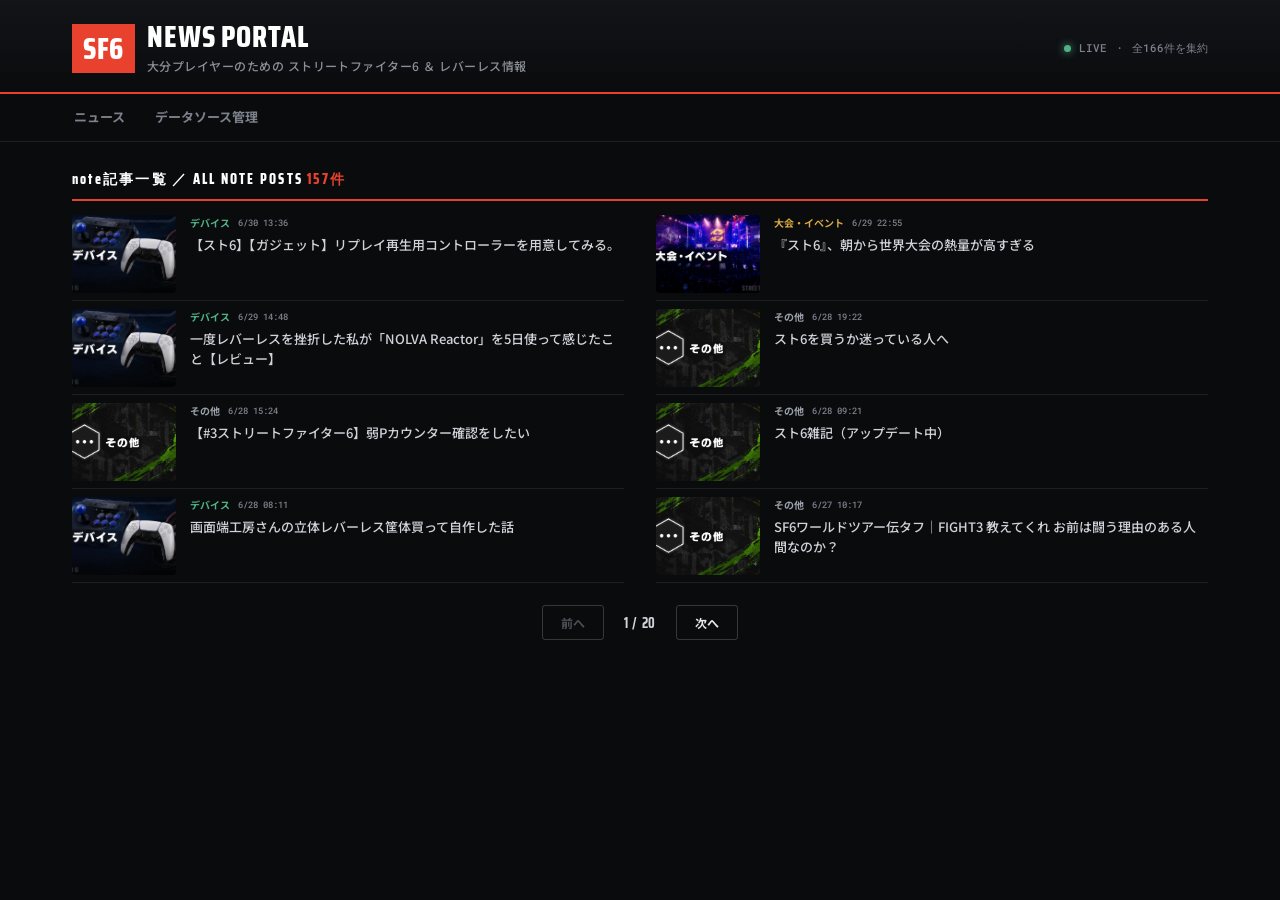
==== site/note.html @ 3175cc0c "note/X投稿の表示件数制御と全件表示ページを追加、検索クエリに「スト6」を追加 - note記事まとめ・X投稿まとめは初期20件表示とし、「さらに表示」ボタンで   20件ずつ最大100件まで展開" ====
<!DOCTYPE html>
<html lang="ja">
<head>
<meta charset="UTF-8">
<meta name="viewport" content="width=device-width, initial-scale=1">
<title>note記事一覧 ・ SF6 NEWS PORTAL</title>
<link rel="icon" type="image/svg+xml" href="assets/favicon.svg">
<link rel="preconnect" href="https://fonts.googleapis.com">
<link rel="preconnect" href="https://fonts.gstatic.com" crossorigin>
<link href="https://fonts.googleapis.com/css2?family=Noto+Sans+JP:wght@400;500;700;800&family=Saira+Condensed:wght@600;700;800&family=Roboto+Mono:wght@400;500;600&display=swap" rel="stylesheet">
<link rel="stylesheet" href="assets/css/base.css">
</head>
<body>
<a href="#main" class="skip-link">本文へスキップ</a>

<div data-include="partials/masthead.html"></div>

<main id="main" class="wrap" data-feed="note">

  <section class="sec" style="padding-top:26px;">
    <div class="list-head">
      <div class="label">note記事一覧 ／ ALL NOTE POSTS <span class="count"><span id="feedCount">0</span>件</span></div>
    </div>
    <div class="list-grid" id="feedGrid"></div>
    <div class="pagination">
      <button id="feedPrevBtn" type="button">前へ</button>
      <span class="info" id="feedPageInfo">1 / 1</span>
      <button id="feedNextBtn" type="button">次へ</button>
    </div>
  </section>

</main>

<script src="assets/js/include.js"></script>
<script src="assets/js/data.js"></script>
<script src="assets/js/chrome.js"></script>
<script src="assets/js/feed-list.js"></script>
</body>
</html>
---- site/assets/css/base.css ----
/* SF6 NEWS PORTAL — base design system.
   Visual language ported 1:1 from the Claude Design mockup
   ("SF6 News Portal C"): dark theme, #E8412E accent, Saira Condensed
   headings + Noto Sans JP body + Roboto Mono meta text. */

* { box-sizing: border-box; }

[hidden] { display: none !important; }

html, body { margin: 0; background: #0a0b0d; }

body {
  font-family: 'Noto Sans JP', sans-serif;
  color: #e8e9ec;
  padding-bottom: 60px;
}

button { font-family: inherit; }
a { color: inherit; }
input::placeholder { color: #5b616b; }

::-webkit-scrollbar { height: 8px; width: 8px; }
::-webkit-scrollbar-thumb { background: rgba(255, 255, 255, 0.16); border-radius: 4px; }
::-webkit-scrollbar-track { background: transparent; }

.skip-link {
  position: absolute;
  left: -9999px;
}
.skip-link:focus {
  left: 8px;
  top: 8px;
  background: #14161a;
  color: #fff;
  padding: 6px 12px;
  border-radius: 4px;
  z-index: 100;
}

.wrap { max-width: 1180px; margin: 0 auto; padding: 0 22px; }
.container { max-width: 1180px; margin: 0 auto; padding: 0 22px; }

/* ===== Masthead ===== */
.masthead {
  border-bottom: 2px solid #E8412E;
  background: linear-gradient(180deg, #121418, #0a0b0d);
}
.masthead .wrap {
  padding: 22px 22px 18px;
  display: flex;
  align-items: center;
  justify-content: space-between;
  flex-wrap: wrap;
  gap: 14px;
}
.brand { display: flex; align-items: center; gap: 12px; text-decoration: none; }
.brand-badge {
  background: #E8412E;
  color: #fff;
  font: 800 30px 'Saira Condensed', sans-serif;
  padding: 1px 11px;
  letter-spacing: .02em;
}
.brand-text { display: block; }
.brand-title {
  display: block;
  font: 800 30px/1 'Saira Condensed', sans-serif;
  color: #fff;
  letter-spacing: .03em;
}
.brand-tag {
  display: block;
  font: 500 12px 'Noto Sans JP', sans-serif;
  color: #8b9098;
  margin-top: 5px;
  letter-spacing: .04em;
}
.live {
  display: flex;
  align-items: center;
  gap: 8px;
  font: 500 11px 'Roboto Mono', monospace;
  color: #7c818b;
}
.live .dot {
  width: 7px;
  height: 7px;
  border-radius: 50%;
  background: #4FB286;
  box-shadow: 0 0 8px #4FB286;
}

/* ===== Nav ===== */
.nav {
  border-bottom: 1px solid rgba(255, 255, 255, 0.08);
  background: #0a0b0d;
}
.nav .wrap { padding: 0 22px; display: flex; gap: 26px; }
.nav a {
  display: block;
  background: none;
  border: none;
  border-bottom: 2px solid transparent;
  color: #7c818b;
  padding: 13px 2px;
  font: 700 13px 'Noto Sans JP', sans-serif;
  cursor: pointer;
  text-decoration: none;
}
.nav a.on { color: #fff; border-bottom-color: #E8412E; }

/* ===== Search ===== */
.search-wrap { padding: 26px 0 10px; }
.search-row {
  display: flex;
  align-items: center;
  gap: 12px;
  border-bottom: 2px solid rgba(255, 255, 255, 0.18);
  padding-bottom: 9px;
}
.search-row .ic { color: #E8412E; font-size: 20px; }
.search-row input {
  flex: 1;
  min-width: 0;
  background: transparent;
  border: none;
  outline: none;
  color: #fff;
  font: 500 17px 'Noto Sans JP', sans-serif;
}
.clear-btn {
  background: none;
  border: none;
  color: #7c818b;
  cursor: pointer;
  font-size: 16px;
}
.trend-filter {
  margin-top: 11px;
  display: flex;
  align-items: center;
  gap: 9px;
}
.trend-filter .tag { font: 700 13px 'Noto Sans JP', sans-serif; color: #E8412E; }
.trend-filter .desc { font: 400 12px 'Noto Sans JP', sans-serif; color: #7c818b; }
.trend-filter button {
  background: none;
  border: 1px solid rgba(255, 255, 255, 0.18);
  color: #9097a1;
  cursor: pointer;
  font: 500 11px 'Noto Sans JP', sans-serif;
  border-radius: 3px;
  padding: 3px 9px;
}

.char-filter { margin-top: 13px; }
.char-filter-toggle {
  display: flex;
  align-items: center;
  gap: 6px;
  background: none;
  border: none;
  padding: 6px 0;
  margin: 0;
  cursor: pointer;
  color: #cfd2d8;
  font: 700 14px 'Noto Sans JP', sans-serif;
}
.char-filter-toggle .chev {
  color: #E8412E;
  font-size: 11px;
  transition: transform .15s ease;
}
.char-filter-toggle[aria-expanded="true"] .chev { transform: rotate(180deg); }
.char-filter-toggle[aria-expanded="true"] { color: #fff; }
.char-tabs { display: flex; flex-wrap: wrap; gap: 7px; margin-top: 7px; }
.char-tabs button {
  display: inline-flex;
  align-items: center;
  gap: 4px;
  background: none;
  border: 1px solid rgba(255, 255, 255, 0.18);
  color: #9097a1;
  cursor: pointer;
  font: 600 12px 'Noto Sans JP', sans-serif;
  border-radius: 14px;
  padding: 4px 12px;
}
.char-tabs button.on { color: #0a0b0d; background: #E8412E; border-color: #E8412E; }
.char-ico {
  flex: 0 0 auto;
  width: 10px;
  height: 10px;
  border-radius: 50%;
  display: inline-flex;
  align-items: center;
  justify-content: center;
}
.char-ico-svg { width: 7px; height: 7px; }

/* ===== Section heading ===== */
.sec { padding: 30px 0 0; }
.sec-title {
  font: 800 14px 'Saira Condensed', sans-serif;
  letter-spacing: .16em;
  color: #E8412E;
  margin-bottom: 12px;
}

.sec-title-row {
  display: flex;
  align-items: baseline;
  justify-content: space-between;
  gap: 12px;
  margin-bottom: 12px;
}
.sec-title-row .sec-title { margin-bottom: 0; }
.sec-link {
  font: 700 11px 'Noto Sans JP', sans-serif;
  color: #9097a1;
  text-decoration: none;
  white-space: nowrap;
}
.sec-link:hover { color: #fff; }

.show-more-wrap { display: flex; justify-content: center; padding-top: 14px; }
.show-more-btn {
  background: none;
  border: 1px solid rgba(255, 255, 255, 0.18);
  border-radius: 3px;
  padding: 8px 22px;
  font: 700 12px 'Noto Sans JP', sans-serif;
  cursor: pointer;
  color: #e8e9ec;
}
.show-more-btn:hover { border-color: #E8412E; color: #fff; }

#newArrivals {
  background: #1A1A1A;
  border-radius: 12px;
  padding: 16px 18px 18px;
}

/* ===== New arrivals: category tabs ===== */
.cat-tabs {
  display: flex;
  gap: 18px;
  overflow-x: auto;
  border-bottom: 1px solid rgba(255, 255, 255, 0.10);
  padding-bottom: 1px;
}
.cat-tabs button {
  flex: 0 0 auto;
  background: none;
  border: none;
  border-bottom: 2px solid transparent;
  color: #7c818b;
  padding: 0 0 9px;
  font: 700 14px 'Noto Sans JP', sans-serif;
  cursor: pointer;
  white-space: nowrap;
}
.cat-tabs button.on { color: #fff; border-bottom-color: #E8412E; }

.empty-note {
  padding: 26px 0;
  font: 500 13px 'Noto Sans JP', sans-serif;
  color: #7c818b;
}

.yt-badge {
  position: absolute;
  bottom: 6px;
  right: 6px;
  width: 22.75px;
  height: 15.17px;
  pointer-events: none;
}

/* ===== note post results ===== */
.note-post-grid {
  display: grid;
  grid-template-columns: repeat(auto-fill, minmax(min(440px, 100%), 1fr));
  gap: 0 32px;
  background: #161616;
  border-radius: 12px;
  padding: 10px 18px 6px;
}
.note-post-card {
  display: flex;
  gap: 14px;
  padding: 7.5px 0;
  border-bottom: 1px solid rgba(255, 255, 255, 0.08);
  text-decoration: none;
}
.note-post-card .thumb { flex: 0 0 104px; height: 78px; border-radius: 4px; position: relative; overflow: hidden; }
.note-post-card .body { flex: 1; min-width: 0; }
.note-post-card .meta { display: flex; align-items: center; gap: 8px; margin-bottom: 5px; }
.note-post-card .meta .cat { font: 700 10px 'Noto Sans JP', sans-serif; }
.note-post-card .meta .time { font: 500 9px 'Roboto Mono', monospace; color: #7c818b; }
.note-post-card .message {
  font: 500 13px/1.6 'Noto Sans JP', sans-serif;
  color: #cfd2d8;
  white-space: pre-line;
  display: -webkit-box;
  -webkit-line-clamp: 3;
  -webkit-box-orient: vertical;
  overflow: hidden;
}

/* ===== X post results ===== */
.x-post-grid {
  display: grid;
  grid-template-columns: repeat(auto-fill, minmax(min(440px, 100%), 1fr));
  gap: 0 32px;
  background: #111111;
  border-radius: 12px;
  padding: 10px 18px 6px;
}
.x-post-card {
  display: flex;
  gap: 14px;
  padding: 7.5px 0;
  border-bottom: 1px solid rgba(255, 255, 255, 0.08);
  text-decoration: none;
}
.x-post-card .thumb {
  flex: 0 0 104px;
  height: 78px;
  border-radius: 4px;
  position: relative;
  overflow: hidden;
}
.x-post-card .body { flex: 1; min-width: 0; }
.x-post-card .meta { display: flex; align-items: center; gap: 8px; margin-bottom: 5px; }
.x-post-card .meta .cat { font: 700 10px 'Noto Sans JP', sans-serif; }
.x-post-card .meta .time { font: 500 9px 'Roboto Mono', monospace; color: #7c818b; }
.x-post-card .message {
  font: 500 13px/1.6 'Noto Sans JP', sans-serif;
  color: #cfd2d8;
  white-space: pre-line;
  display: -webkit-box;
  -webkit-line-clamp: 3;
  -webkit-box-orient: vertical;
  overflow: hidden;
}

/* ===== Trending ===== */
.trend-grid {
  display: grid;
  grid-template-columns: repeat(auto-fill, minmax(min(330px, 100%), 1fr));
  gap: 2px 30px;
}
.trend-row {
  display: flex;
  align-items: center;
  gap: 14px;
  width: 100%;
  text-align: left;
  background: transparent;
  border: none;
  border-bottom: 1px solid rgba(255, 255, 255, 0.08);
  padding: 11px 6px;
  cursor: pointer;
}
.trend-row.active { background: rgba(232, 65, 46, 0.12); }
.trend-row .rank {
  flex: 0 0 32px;
  font: 800 26px/1 'Saira Condensed', sans-serif;
  color: #6b7079;
  text-align: center;
}
.trend-row .rank.top { color: #E8412E; }
.trend-row .mid { flex: 1; min-width: 0; }
.trend-row .word { display: block; font: 700 16px 'Noto Sans JP', sans-serif; color: #cfd2d8; }
.trend-row.active .word { color: #fff; }
.trend-row .bar { display: block; height: 3px; border-radius: 2px; background: rgba(232, 65, 46, 0.55); margin-top: 6px; }
.trend-row .score { font: 500 11px 'Roboto Mono', monospace; color: #7c818b; }
.trend-row .arrow { font: 600 12px 'Roboto Mono', monospace; width: 16px; text-align: center; }

/* ===== News list ===== */
.list-head {
  display: flex;
  align-items: flex-end;
  justify-content: space-between;
  flex-wrap: wrap;
  gap: 10px;
  border-bottom: 2px solid #E8412E;
  padding-bottom: 9px;
  margin-bottom: 6px;
}
.list-head .label { font: 800 14px 'Saira Condensed', sans-serif; letter-spacing: .16em; color: #fff; }
.list-head .label .count { color: #E8412E; }
.sort-controls { display: flex; align-items: center; gap: 16px; }
.sort-controls button {
  background: none;
  border: none;
  color: #8b9098;
  font: 700 12px 'Noto Sans JP', sans-serif;
  cursor: pointer;
  padding: 0;
}
.sort-controls button.on { color: #E8412E; }
.sort-controls .sep { color: #3a3e46; }

.list-grid {
  display: grid;
  grid-template-columns: repeat(auto-fill, minmax(min(440px, 100%), 1fr));
  gap: 0 32px;
}
.list-item {
  display: flex;
  gap: 14px;
  padding: 15px 0;
  border-bottom: 1px solid rgba(255, 255, 255, 0.08);
  text-decoration: none;
}
.list-item .thumb { flex: 0 0 104px; height: 78px; border-radius: 4px; position: relative; overflow: hidden; }
.list-item .body { flex: 1; min-width: 0; }
.list-item .meta { display: flex; align-items: center; gap: 8px; margin-bottom: 5px; }
.list-item .meta .cat { font: 700 10px 'Noto Sans JP', sans-serif; }
.list-item .meta .time { font: 500 9px 'Roboto Mono', monospace; color: #7c818b; }
.list-item .title {
  font: 700 14px/1.45 'Noto Sans JP', sans-serif;
  color: #eef0f3;
  display: -webkit-box;
  -webkit-line-clamp: 2;
  -webkit-box-orient: vertical;
  overflow: hidden;
}
.list-item .excerpt {
  font: 400 11px/1.55 'Noto Sans JP', sans-serif;
  color: #8b9098;
  margin-top: 5px;
  display: -webkit-box;
  -webkit-line-clamp: 1;
  -webkit-box-orient: vertical;
  overflow: hidden;
}
.list-item .source { font: 500 9px 'Roboto Mono', monospace; color: #6b7079; margin-top: 6px; }

.pagination { display: flex; align-items: center; justify-content: center; gap: 20px; margin-top: 22px; }
.pagination button {
  background: none;
  border: 1px solid rgba(255, 255, 255, 0.18);
  border-radius: 3px;
  padding: 8px 18px;
  font: 700 12px 'Noto Sans JP', sans-serif;
  cursor: pointer;
  color: #e8e9ec;
}
.pagination button:disabled { color: #4a4e56; cursor: default; }
.pagination .info { font: 700 14px 'Saira Condensed', sans-serif; letter-spacing: .05em; color: #cfd2d8; }

.foot-note {
  margin-top: 40px;
  padding-top: 18px;
  border-top: 1px solid rgba(255, 255, 255, 0.08);
  font: 500 10px 'Roboto Mono', monospace;
  color: #5b616b;
  line-height: 1.8;
}

/* ===== Data sources page ===== */
.sources-intro {
  font: 400 12px/1.7 'Noto Sans JP', sans-serif;
  color: #8b9098;
  margin-bottom: 20px;
  max-width: 760px;
}
.stat-cards { display: flex; flex-wrap: wrap; gap: 12px; margin-bottom: 24px; }
.stat-card {
  background: #14161a;
  border: 1px solid rgba(255, 255, 255, 0.08);
  border-radius: 6px;
  padding: 12px 18px;
  min-width: 104px;
}
.stat-card .num { font: 800 26px/1 'Saira Condensed', sans-serif; color: #fff; }
.stat-card .label { font: 600 11px 'Noto Sans JP', sans-serif; color: #8b9098; margin-top: 6px; }

.source-grid {
  display: grid;
  grid-template-columns: repeat(auto-fill, minmax(min(450px, 100%), 1fr));
  gap: 14px;
}
.source-card {
  background: #14161a;
  border: 1px solid rgba(255, 255, 255, 0.07);
  border-left: 3px solid var(--m, #4FB286);
  border-radius: 6px;
  padding: 14px 16px;
}
.source-card .head { display: flex; align-items: flex-start; justify-content: space-between; gap: 10px; }
.source-card .name { font: 700 15px 'Noto Sans JP', sans-serif; color: #eef0f3; }
.source-card .url { font: 500 11px 'Roboto Mono', monospace; color: #7c818b; margin-top: 3px; word-break: break-all; }
.source-card .status {
  display: flex;
  align-items: center;
  gap: 6px;
  flex: 0 0 auto;
  font: 600 11px 'Noto Sans JP', sans-serif;
  white-space: nowrap;
}
.source-card .status .dot { width: 8px; height: 8px; border-radius: 50%; }
.source-card .tags { display: flex; flex-wrap: wrap; align-items: center; gap: 8px; margin-top: 11px; }
.source-card .method { font: 700 10px 'Noto Sans JP', sans-serif; padding: 3px 9px; border-radius: 4px; }
.source-card .cat { font: 500 11px 'Noto Sans JP', sans-serif; color: #9097a1; }
.source-card .endpoint { font: 500 11px 'Roboto Mono', monospace; color: #cfd2d8; margin-top: 11px; word-break: break-all; }
.source-card .endpoint .lbl { color: #6b7079; }
.source-card .note { font: 400 11px/1.65 'Noto Sans JP', sans-serif; color: #8b9098; margin-top: 8px; }

.compliance-box {
  margin-top: 22px;
  padding: 15px 17px;
  background: rgba(232, 65, 46, 0.06);
  border: 1px solid rgba(232, 65, 46, 0.22);
  border-radius: 6px;
  font: 400 11px/1.75 'Noto Sans JP', sans-serif;
  color: #c9a59f;
  max-width: 860px;
}
.compliance-box strong { color: #ff8a7a; }

.arch-note {
  margin-top: 24px;
  padding-top: 18px;
  border-top: 1px solid rgba(255, 255, 255, 0.08);
  font: 500 10px 'Roboto Mono', monospace;
  color: #5b616b;
  line-height: 1.8;
}
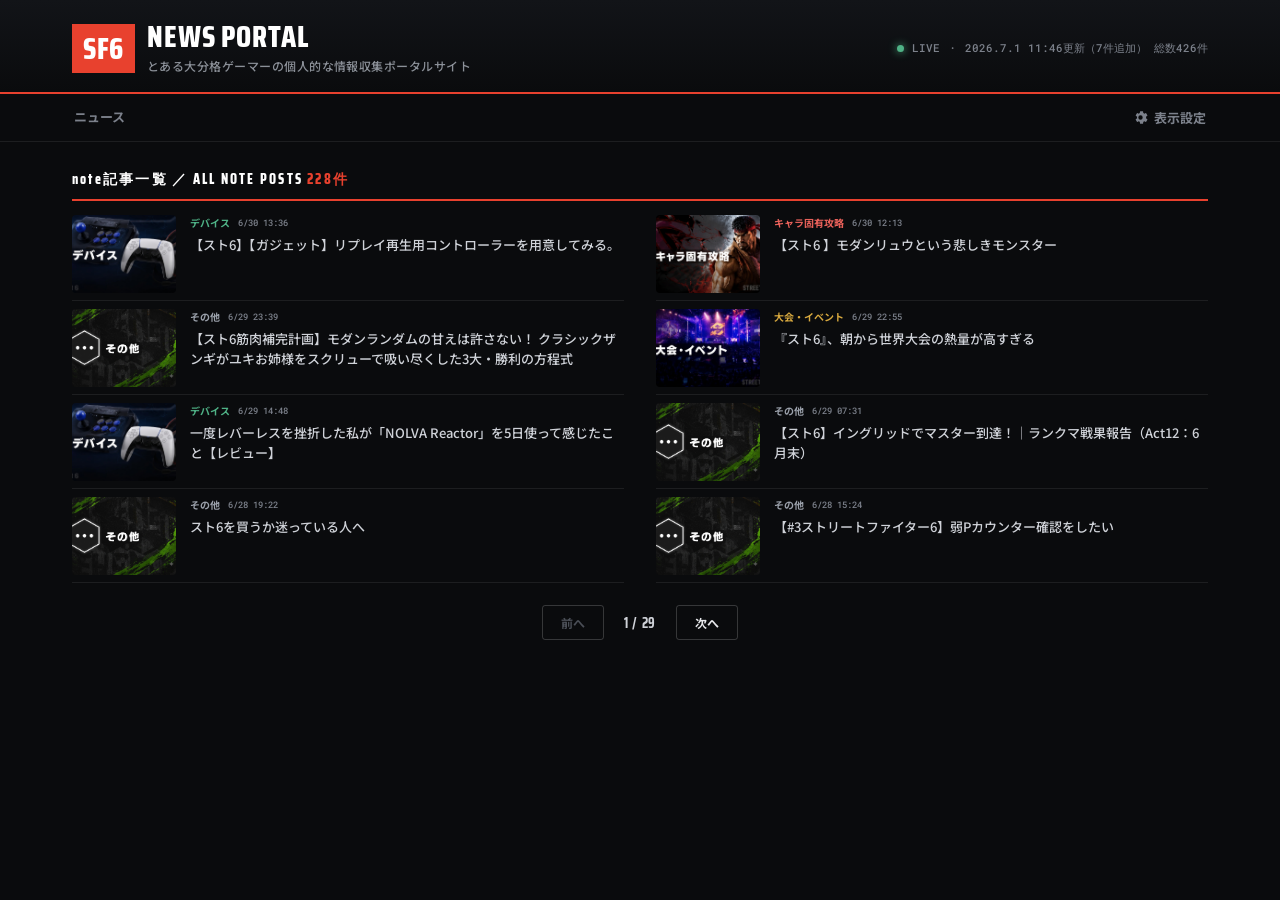
==== commit d9b5c91f: "表示設定(フォントサイズ・テーマカラー)機能を追加し、マストヘッドの説明文を変更 - ナビ行右端に「表示設定」ボタンを追加。フォントサイズ(小/標準/大)と   テーマカラー(赤/オレンジ/イエロー/" ====
--- a/site/note.html
+++ b/site/note.html
@@ -34,6 +34,7 @@
 <script src="assets/js/include.js"></script>
 <script src="assets/js/data.js"></script>
 <script src="assets/js/chrome.js"></script>
+<script src="assets/js/theme.js"></script>
 <script src="assets/js/feed-list.js"></script>
 </body>
 </html>
--- a/site/assets/css/base.css
+++ b/site/assets/css/base.css
@@ -6,6 +6,15 @@
 * { box-sizing: border-box; }
 
 [hidden] { display: none !important; }
+
+/* 表示設定(フォントサイズ・テーマカラー)。JS(theme.js)がhtmlへクラス付与して切り替える。
+   フォントサイズは各要素をrem単位にしてあるため、ここでのfont-size変更が全体に反映される */
+:root {
+  --accent: #E8412E;
+  --accent-rgb: 232, 65, 46;
+}
+html.fs-standard { font-size: 112%; }
+html.fs-large { font-size: 125%; }
 
 html, body { margin: 0; background: #0a0b0d; }
 
@@ -42,7 +51,7 @@
 
 /* ===== Masthead ===== */
 .masthead {
-  border-bottom: 2px solid #E8412E;
+  border-bottom: 2px solid var(--accent);
   background: linear-gradient(180deg, #121418, #0a0b0d);
 }
 .masthead .wrap {
@@ -55,22 +64,22 @@
 }
 .brand { display: flex; align-items: center; gap: 12px; text-decoration: none; }
 .brand-badge {
-  background: #E8412E;
+  background: var(--accent);
   color: #fff;
-  font: 800 30px 'Saira Condensed', sans-serif;
+  font: 800 1.875rem 'Saira Condensed', sans-serif;
   padding: 1px 11px;
   letter-spacing: .02em;
 }
 .brand-text { display: block; }
 .brand-title {
   display: block;
-  font: 800 30px/1 'Saira Condensed', sans-serif;
+  font: 800 1.875rem/1 'Saira Condensed', sans-serif;
   color: #fff;
   letter-spacing: .03em;
 }
 .brand-tag {
   display: block;
-  font: 500 12px 'Noto Sans JP', sans-serif;
+  font: 500 0.75rem 'Noto Sans JP', sans-serif;
   color: #8b9098;
   margin-top: 5px;
   letter-spacing: .04em;
@@ -79,7 +88,7 @@
   display: flex;
   align-items: center;
   gap: 8px;
-  font: 500 11px 'Roboto Mono', monospace;
+  font: 500 0.6875rem 'Roboto Mono', monospace;
   color: #7c818b;
 }
 .live .dot {
@@ -95,7 +104,7 @@
   border-bottom: 1px solid rgba(255, 255, 255, 0.08);
   background: #0a0b0d;
 }
-.nav .wrap { padding: 0 22px; display: flex; gap: 26px; }
+.nav .wrap { padding: 0 22px; display: flex; align-items: center; gap: 26px; }
 .nav a {
   display: block;
   background: none;
@@ -103,11 +112,76 @@
   border-bottom: 2px solid transparent;
   color: #7c818b;
   padding: 13px 2px;
-  font: 700 13px 'Noto Sans JP', sans-serif;
+  font: 700 0.8125rem 'Noto Sans JP', sans-serif;
   cursor: pointer;
   text-decoration: none;
 }
-.nav a.on { color: #fff; border-bottom-color: #E8412E; }
+.nav a.on { color: #fff; border-bottom-color: var(--accent); }
+
+/* ===== Display settings (font size / theme color) ===== */
+.display-settings { position: relative; margin-left: auto; }
+.display-settings-btn {
+  display: flex;
+  align-items: center;
+  gap: 6px;
+  background: none;
+  border: none;
+  color: #7c818b;
+  padding: 13px 2px;
+  font: 700 0.8125rem 'Noto Sans JP', sans-serif;
+  cursor: pointer;
+}
+.display-settings-btn:hover,
+.display-settings-btn[aria-expanded="true"] { color: #fff; }
+.ds-gear { width: 15px; height: 15px; }
+
+.display-settings-panel {
+  position: absolute;
+  top: 100%;
+  right: 0;
+  z-index: 20;
+  background: #14161a;
+  border: 1px solid rgba(255, 255, 255, 0.1);
+  border-radius: 8px;
+  padding: 14px 16px;
+  min-width: 220px;
+  box-shadow: 0 8px 24px rgba(0, 0, 0, 0.4);
+}
+.ds-group + .ds-group { margin-top: 14px; }
+.ds-label {
+  font: 700 0.6875rem 'Noto Sans JP', sans-serif;
+  color: #7c818b;
+  margin-bottom: 8px;
+}
+.ds-options { display: flex; gap: 6px; }
+.ds-options button {
+  flex: 1;
+  background: none;
+  border: 1px solid rgba(255, 255, 255, 0.18);
+  border-radius: 4px;
+  color: #9097a1;
+  padding: 6px 0;
+  font: 600 0.75rem 'Noto Sans JP', sans-serif;
+  cursor: pointer;
+}
+.ds-options button.on { color: #0a0b0d; background: var(--accent); border-color: var(--accent); }
+
+.ds-swatches { display: flex; gap: 8px; }
+.ds-swatch {
+  width: 22px;
+  height: 22px;
+  border-radius: 50%;
+  border: 2px solid transparent;
+  padding: 0;
+  cursor: pointer;
+}
+.ds-swatch.on { border-color: #fff; }
+.ds-swatch-red { background: #E8412E; }
+.ds-swatch-orange { background: #E0894A; }
+.ds-swatch-yellow { background: #D8A93F; }
+.ds-swatch-green { background: #4FB286; }
+.ds-swatch-blue { background: #6FA8DC; }
+.ds-swatch-purple { background: #C77DBB; }
 
 /* ===== Search ===== */
 .search-wrap { padding: 26px 0 10px; }
@@ -118,7 +192,7 @@
   border-bottom: 2px solid rgba(255, 255, 255, 0.18);
   padding-bottom: 9px;
 }
-.search-row .ic { color: #E8412E; font-size: 20px; }
+.search-row .ic { color: var(--accent); font-size: 1.25rem; }
 .search-row input {
   flex: 1;
   min-width: 0;
@@ -126,14 +200,14 @@
   border: none;
   outline: none;
   color: #fff;
-  font: 500 17px 'Noto Sans JP', sans-serif;
+  font: 500 1.0625rem 'Noto Sans JP', sans-serif;
 }
 .clear-btn {
   background: none;
   border: none;
   color: #7c818b;
   cursor: pointer;
-  font-size: 16px;
+  font-size: 1rem;
 }
 .trend-filter {
   margin-top: 11px;
@@ -141,14 +215,14 @@
   align-items: center;
   gap: 9px;
 }
-.trend-filter .tag { font: 700 13px 'Noto Sans JP', sans-serif; color: #E8412E; }
-.trend-filter .desc { font: 400 12px 'Noto Sans JP', sans-serif; color: #7c818b; }
+.trend-filter .tag { font: 700 0.8125rem 'Noto Sans JP', sans-serif; color: var(--accent); }
+.trend-filter .desc { font: 400 0.75rem 'Noto Sans JP', sans-serif; color: #7c818b; }
 .trend-filter button {
   background: none;
   border: 1px solid rgba(255, 255, 255, 0.18);
   color: #9097a1;
   cursor: pointer;
-  font: 500 11px 'Noto Sans JP', sans-serif;
+  font: 500 0.6875rem 'Noto Sans JP', sans-serif;
   border-radius: 3px;
   padding: 3px 9px;
 }
@@ -164,11 +238,11 @@
   margin: 0;
   cursor: pointer;
   color: #cfd2d8;
-  font: 700 14px 'Noto Sans JP', sans-serif;
+  font: 700 0.875rem 'Noto Sans JP', sans-serif;
 }
 .char-filter-toggle .chev {
-  color: #E8412E;
-  font-size: 11px;
+  color: var(--accent);
+  font-size: 0.6875rem;
   transition: transform .15s ease;
 }
 .char-filter-toggle[aria-expanded="true"] .chev { transform: rotate(180deg); }
@@ -182,11 +256,11 @@
   border: 1px solid rgba(255, 255, 255, 0.18);
   color: #9097a1;
   cursor: pointer;
-  font: 600 12px 'Noto Sans JP', sans-serif;
+  font: 600 0.75rem 'Noto Sans JP', sans-serif;
   border-radius: 14px;
   padding: 4px 12px;
 }
-.char-tabs button.on { color: #0a0b0d; background: #E8412E; border-color: #E8412E; }
+.char-tabs button.on { color: #0a0b0d; background: var(--accent); border-color: var(--accent); }
 .char-ico {
   flex: 0 0 auto;
   width: 10px;
@@ -201,22 +275,32 @@
 /* ===== Section heading ===== */
 .sec { padding: 30px 0 0; }
 .sec-title {
-  font: 800 14px 'Saira Condensed', sans-serif;
+  display: flex;
+  align-items: center;
+  gap: 8px;
+  font: 800 0.875rem 'Saira Condensed', sans-serif;
   letter-spacing: .16em;
-  color: #E8412E;
+  color: var(--accent);
   margin-bottom: 12px;
 }
+.sec-icon { width: 20px; height: 20px; flex: 0 0 auto; }
+.sec-icon-accent path { fill: var(--accent); }
+
+/* 新着ニュース／note記事まとめ／X投稿まとめの見出しのみ、他のセクションより
+   フォントを2px大きく、アイコンはその半分(1px)大きくする */
+.sec-title-big { font-size: 1rem; }
+.sec-title-big .sec-icon { width: 21px; height: 21px; }
 
 .sec-title-row {
   display: flex;
-  align-items: baseline;
+  align-items: center;
   justify-content: space-between;
   gap: 12px;
   margin-bottom: 12px;
 }
 .sec-title-row .sec-title { margin-bottom: 0; }
 .sec-link {
-  font: 700 11px 'Noto Sans JP', sans-serif;
+  font: 700 0.6875rem 'Noto Sans JP', sans-serif;
   color: #9097a1;
   text-decoration: none;
   white-space: nowrap;
@@ -229,11 +313,11 @@
   border: 1px solid rgba(255, 255, 255, 0.18);
   border-radius: 3px;
   padding: 8px 22px;
-  font: 700 12px 'Noto Sans JP', sans-serif;
+  font: 700 0.75rem 'Noto Sans JP', sans-serif;
   cursor: pointer;
   color: #e8e9ec;
 }
-.show-more-btn:hover { border-color: #E8412E; color: #fff; }
+.show-more-btn:hover { border-color: var(--accent); color: #fff; }
 
 #newArrivals {
   background: #1A1A1A;
@@ -256,15 +340,15 @@
   border-bottom: 2px solid transparent;
   color: #7c818b;
   padding: 0 0 9px;
-  font: 700 14px 'Noto Sans JP', sans-serif;
+  font: 700 0.875rem 'Noto Sans JP', sans-serif;
   cursor: pointer;
   white-space: nowrap;
 }
-.cat-tabs button.on { color: #fff; border-bottom-color: #E8412E; }
+.cat-tabs button.on { color: #fff; border-bottom-color: var(--accent); }
 
 .empty-note {
   padding: 26px 0;
-  font: 500 13px 'Noto Sans JP', sans-serif;
+  font: 500 0.8125rem 'Noto Sans JP', sans-serif;
   color: #7c818b;
 }
 
@@ -296,10 +380,10 @@
 .note-post-card .thumb { flex: 0 0 104px; height: 78px; border-radius: 4px; position: relative; overflow: hidden; }
 .note-post-card .body { flex: 1; min-width: 0; }
 .note-post-card .meta { display: flex; align-items: center; gap: 8px; margin-bottom: 5px; }
-.note-post-card .meta .cat { font: 700 10px 'Noto Sans JP', sans-serif; }
-.note-post-card .meta .time { font: 500 9px 'Roboto Mono', monospace; color: #7c818b; }
+.note-post-card .meta .cat { font: 700 0.625rem 'Noto Sans JP', sans-serif; }
+.note-post-card .meta .time { font: 500 0.5625rem 'Roboto Mono', monospace; color: #7c818b; }
 .note-post-card .message {
-  font: 500 13px/1.6 'Noto Sans JP', sans-serif;
+  font: 500 0.8125rem/1.6 'Noto Sans JP', sans-serif;
   color: #cfd2d8;
   white-space: pre-line;
   display: -webkit-box;
@@ -333,10 +417,10 @@
 }
 .x-post-card .body { flex: 1; min-width: 0; }
 .x-post-card .meta { display: flex; align-items: center; gap: 8px; margin-bottom: 5px; }
-.x-post-card .meta .cat { font: 700 10px 'Noto Sans JP', sans-serif; }
-.x-post-card .meta .time { font: 500 9px 'Roboto Mono', monospace; color: #7c818b; }
+.x-post-card .meta .cat { font: 700 0.625rem 'Noto Sans JP', sans-serif; }
+.x-post-card .meta .time { font: 500 0.5625rem 'Roboto Mono', monospace; color: #7c818b; }
 .x-post-card .message {
-  font: 500 13px/1.6 'Noto Sans JP', sans-serif;
+  font: 500 0.8125rem/1.6 'Noto Sans JP', sans-serif;
   color: #cfd2d8;
   white-space: pre-line;
   display: -webkit-box;
@@ -363,20 +447,20 @@
   padding: 11px 6px;
   cursor: pointer;
 }
-.trend-row.active { background: rgba(232, 65, 46, 0.12); }
+.trend-row.active { background: rgba(var(--accent-rgb), 0.12); }
 .trend-row .rank {
   flex: 0 0 32px;
-  font: 800 26px/1 'Saira Condensed', sans-serif;
+  font: 800 1.625rem/1 'Saira Condensed', sans-serif;
   color: #6b7079;
   text-align: center;
 }
-.trend-row .rank.top { color: #E8412E; }
+.trend-row .rank.top { color: var(--accent); }
 .trend-row .mid { flex: 1; min-width: 0; }
-.trend-row .word { display: block; font: 700 16px 'Noto Sans JP', sans-serif; color: #cfd2d8; }
+.trend-row .word { display: block; font: 700 1rem 'Noto Sans JP', sans-serif; color: #cfd2d8; }
 .trend-row.active .word { color: #fff; }
-.trend-row .bar { display: block; height: 3px; border-radius: 2px; background: rgba(232, 65, 46, 0.55); margin-top: 6px; }
-.trend-row .score { font: 500 11px 'Roboto Mono', monospace; color: #7c818b; }
-.trend-row .arrow { font: 600 12px 'Roboto Mono', monospace; width: 16px; text-align: center; }
+.trend-row .bar { display: block; height: 3px; border-radius: 2px; background: rgba(var(--accent-rgb), 0.55); margin-top: 6px; }
+.trend-row .score { font: 500 0.6875rem 'Roboto Mono', monospace; color: #7c818b; }
+.trend-row .arrow { font: 600 0.75rem 'Roboto Mono', monospace; width: 16px; text-align: center; }
 
 /* ===== News list ===== */
 .list-head {
@@ -385,22 +469,22 @@
   justify-content: space-between;
   flex-wrap: wrap;
   gap: 10px;
-  border-bottom: 2px solid #E8412E;
+  border-bottom: 2px solid var(--accent);
   padding-bottom: 9px;
   margin-bottom: 6px;
 }
-.list-head .label { font: 800 14px 'Saira Condensed', sans-serif; letter-spacing: .16em; color: #fff; }
-.list-head .label .count { color: #E8412E; }
+.list-head .label { font: 800 0.875rem 'Saira Condensed', sans-serif; letter-spacing: .16em; color: #fff; }
+.list-head .label .count { color: var(--accent); }
 .sort-controls { display: flex; align-items: center; gap: 16px; }
 .sort-controls button {
   background: none;
   border: none;
   color: #8b9098;
-  font: 700 12px 'Noto Sans JP', sans-serif;
+  font: 700 0.75rem 'Noto Sans JP', sans-serif;
   cursor: pointer;
   padding: 0;
 }
-.sort-controls button.on { color: #E8412E; }
+.sort-controls button.on { color: var(--accent); }
 .sort-controls .sep { color: #3a3e46; }
 
 .list-grid {
@@ -418,10 +502,10 @@
 .list-item .thumb { flex: 0 0 104px; height: 78px; border-radius: 4px; position: relative; overflow: hidden; }
 .list-item .body { flex: 1; min-width: 0; }
 .list-item .meta { display: flex; align-items: center; gap: 8px; margin-bottom: 5px; }
-.list-item .meta .cat { font: 700 10px 'Noto Sans JP', sans-serif; }
-.list-item .meta .time { font: 500 9px 'Roboto Mono', monospace; color: #7c818b; }
+.list-item .meta .cat { font: 700 0.625rem 'Noto Sans JP', sans-serif; }
+.list-item .meta .time { font: 500 0.5625rem 'Roboto Mono', monospace; color: #7c818b; }
 .list-item .title {
-  font: 700 14px/1.45 'Noto Sans JP', sans-serif;
+  font: 700 0.875rem/1.45 'Noto Sans JP', sans-serif;
   color: #eef0f3;
   display: -webkit-box;
   -webkit-line-clamp: 2;
@@ -429,7 +513,7 @@
   overflow: hidden;
 }
 .list-item .excerpt {
-  font: 400 11px/1.55 'Noto Sans JP', sans-serif;
+  font: 400 0.6875rem/1.55 'Noto Sans JP', sans-serif;
   color: #8b9098;
   margin-top: 5px;
   display: -webkit-box;
@@ -437,7 +521,7 @@
   -webkit-box-orient: vertical;
   overflow: hidden;
 }
-.list-item .source { font: 500 9px 'Roboto Mono', monospace; color: #6b7079; margin-top: 6px; }
+.list-item .source { font: 500 0.5625rem 'Roboto Mono', monospace; color: #6b7079; margin-top: 6px; }
 
 .pagination { display: flex; align-items: center; justify-content: center; gap: 20px; margin-top: 22px; }
 .pagination button {
@@ -445,25 +529,25 @@
   border: 1px solid rgba(255, 255, 255, 0.18);
   border-radius: 3px;
   padding: 8px 18px;
-  font: 700 12px 'Noto Sans JP', sans-serif;
+  font: 700 0.75rem 'Noto Sans JP', sans-serif;
   cursor: pointer;
   color: #e8e9ec;
 }
 .pagination button:disabled { color: #4a4e56; cursor: default; }
-.pagination .info { font: 700 14px 'Saira Condensed', sans-serif; letter-spacing: .05em; color: #cfd2d8; }
+.pagination .info { font: 700 0.875rem 'Saira Condensed', sans-serif; letter-spacing: .05em; color: #cfd2d8; }
 
 .foot-note {
   margin-top: 40px;
   padding-top: 18px;
   border-top: 1px solid rgba(255, 255, 255, 0.08);
-  font: 500 10px 'Roboto Mono', monospace;
+  font: 500 0.625rem 'Roboto Mono', monospace;
   color: #5b616b;
   line-height: 1.8;
 }
 
 /* ===== Data sources page ===== */
 .sources-intro {
-  font: 400 12px/1.7 'Noto Sans JP', sans-serif;
+  font: 400 0.75rem/1.7 'Noto Sans JP', sans-serif;
   color: #8b9098;
   margin-bottom: 20px;
   max-width: 760px;
@@ -476,8 +560,8 @@
   padding: 12px 18px;
   min-width: 104px;
 }
-.stat-card .num { font: 800 26px/1 'Saira Condensed', sans-serif; color: #fff; }
-.stat-card .label { font: 600 11px 'Noto Sans JP', sans-serif; color: #8b9098; margin-top: 6px; }
+.stat-card .num { font: 800 1.625rem/1 'Saira Condensed', sans-serif; color: #fff; }
+.stat-card .label { font: 600 0.6875rem 'Noto Sans JP', sans-serif; color: #8b9098; margin-top: 6px; }
 
 .source-grid {
   display: grid;
@@ -492,31 +576,31 @@
   padding: 14px 16px;
 }
 .source-card .head { display: flex; align-items: flex-start; justify-content: space-between; gap: 10px; }
-.source-card .name { font: 700 15px 'Noto Sans JP', sans-serif; color: #eef0f3; }
-.source-card .url { font: 500 11px 'Roboto Mono', monospace; color: #7c818b; margin-top: 3px; word-break: break-all; }
+.source-card .name { font: 700 0.9375rem 'Noto Sans JP', sans-serif; color: #eef0f3; }
+.source-card .url { font: 500 0.6875rem 'Roboto Mono', monospace; color: #7c818b; margin-top: 3px; word-break: break-all; }
 .source-card .status {
   display: flex;
   align-items: center;
   gap: 6px;
   flex: 0 0 auto;
-  font: 600 11px 'Noto Sans JP', sans-serif;
+  font: 600 0.6875rem 'Noto Sans JP', sans-serif;
   white-space: nowrap;
 }
 .source-card .status .dot { width: 8px; height: 8px; border-radius: 50%; }
 .source-card .tags { display: flex; flex-wrap: wrap; align-items: center; gap: 8px; margin-top: 11px; }
-.source-card .method { font: 700 10px 'Noto Sans JP', sans-serif; padding: 3px 9px; border-radius: 4px; }
-.source-card .cat { font: 500 11px 'Noto Sans JP', sans-serif; color: #9097a1; }
-.source-card .endpoint { font: 500 11px 'Roboto Mono', monospace; color: #cfd2d8; margin-top: 11px; word-break: break-all; }
+.source-card .method { font: 700 0.625rem 'Noto Sans JP', sans-serif; padding: 3px 9px; border-radius: 4px; }
+.source-card .cat { font: 500 0.6875rem 'Noto Sans JP', sans-serif; color: #9097a1; }
+.source-card .endpoint { font: 500 0.6875rem 'Roboto Mono', monospace; color: #cfd2d8; margin-top: 11px; word-break: break-all; }
 .source-card .endpoint .lbl { color: #6b7079; }
-.source-card .note { font: 400 11px/1.65 'Noto Sans JP', sans-serif; color: #8b9098; margin-top: 8px; }
+.source-card .note { font: 400 0.6875rem/1.65 'Noto Sans JP', sans-serif; color: #8b9098; margin-top: 8px; }
 
 .compliance-box {
   margin-top: 22px;
   padding: 15px 17px;
-  background: rgba(232, 65, 46, 0.06);
-  border: 1px solid rgba(232, 65, 46, 0.22);
+  background: rgba(var(--accent-rgb), 0.06);
+  border: 1px solid rgba(var(--accent-rgb), 0.22);
   border-radius: 6px;
-  font: 400 11px/1.75 'Noto Sans JP', sans-serif;
+  font: 400 0.6875rem/1.75 'Noto Sans JP', sans-serif;
   color: #c9a59f;
   max-width: 860px;
 }
@@ -526,7 +610,7 @@
   margin-top: 24px;
   padding-top: 18px;
   border-top: 1px solid rgba(255, 255, 255, 0.08);
-  font: 500 10px 'Roboto Mono', monospace;
+  font: 500 0.625rem 'Roboto Mono', monospace;
   color: #5b616b;
   line-height: 1.8;
 }
